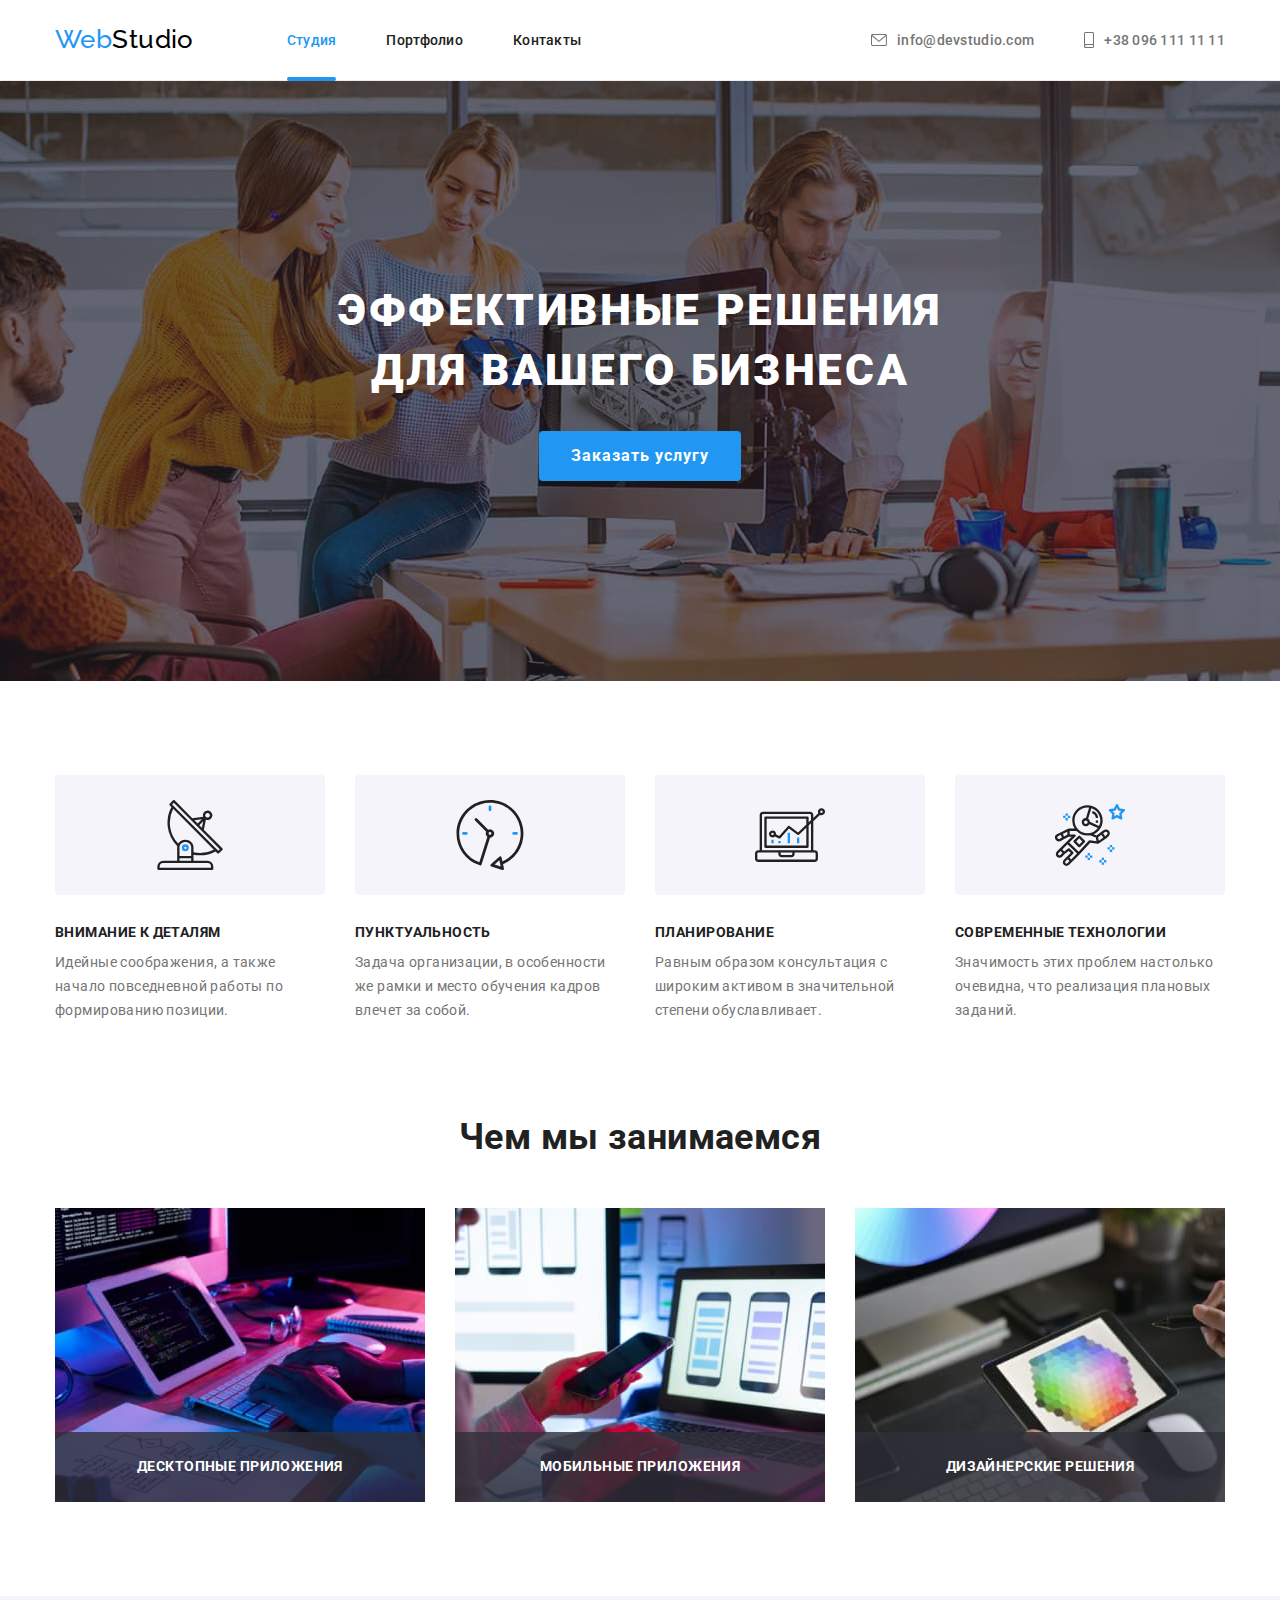
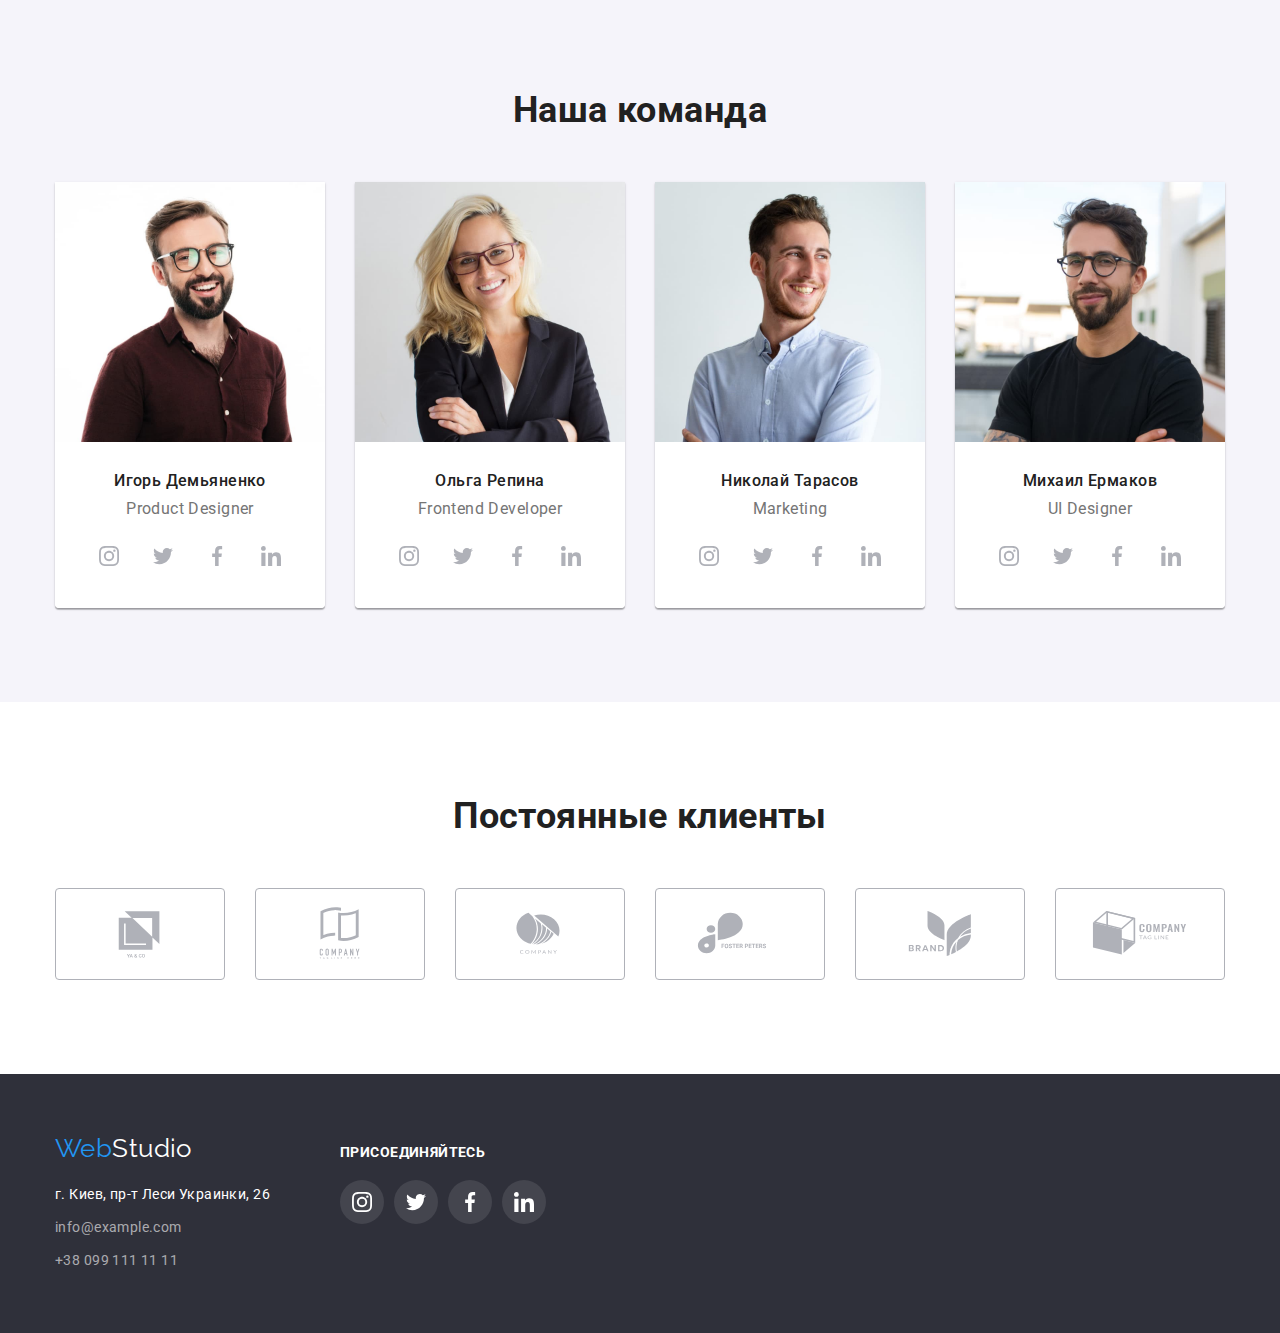
==== index.html @ aae58fb5 "Initial commit" ====
<!DOCTYPE html>
<html lang="ru">
  <head>
    <meta charset="UTF-8" />
    <meta http-equiv="X-UA-Compatible" content="IE=edge" />
    <meta name="viewport" content="width=device-width, initial-scale=1.0" />
    <title>WebStudio</title>
    <link rel="preconnect" href="https://fonts.googleapis.com" />
    <link rel="preconnect" href="https://fonts.gstatic.com" crossorigin />
    <link
      href="https://fonts.googleapis.com/css2?family=Raleway:wght@700&family=Roboto:wght@400;500;700;900&display=swap"
      rel="stylesheet"
    />
    <link
      rel="stylesheet"
      href="https://cdnjs.cloudflare.com/ajax/libs/modern-normalize/1.1.0/modern-normalize.min.css"
    />
    <link rel="stylesheet" href="css/styles.css" />
  </head>

  <body>
    <!-- Шапка -->
    <header class="header">
      <div class="container header-flex">
        <a class="header-logo line" lang="en" href="./index.html"
          >Web<span class="header-logo-side">Studio</span></a
        >
        <nav class="nav">
          <ul class="nav-list list-style">
            <li class="menu-item"><a class="link line current" href="./index.html">Студия</a></li>
            <li><a class="link line" href="./portfolio.html">Портфолио</a></li>
            <li><a class="link line" href="./index.html">Контакты</a></li>
          </ul>
        </nav>
        <ul class="list-style">
          <li class="header-contact">
            <a class="contact line" href="mailto:info@devstudio.com">
              <svg class="contact-icon" width="16" height="12">
                <use href="./images/icons.svg#icon-envelope"></use></svg
              >info@devstudio.com</a
            >
          </li>
          <li>
            <a class="contact line" href="tel:+380961111111">
              <svg class="contact-icon" width="10" height="16">
                <use href="./images/icons.svg#icon-smartphone"></use></svg
              >+38 096 111 11 11</a
            >
          </li>
        </ul>
      </div>
    </header>
    <!-- Главная часть -->
    <main>
      <!-- Герой -->
      <section class="hero overlay">
        <div class="container hero-box">
          <h1 class="hero-title">Эффективные решения для вашего бизнеса</h1>
          <button class="hero-button" type="button" data-modal-open>Заказать услугу</button>
          <div class="backdrop is-hidden" data-modal>
            <div class="modal">
              <button class="btn-close" type="button" data-modal-close>
                <svg width="18" height="18">
                  <use href="./images/icons.svg#icon-close-black"></use>
                </svg>
              </button>
            </div>
          </div>
        </div>
      </section>
      <!-- Особенности -->
      <section class="section benefits">
        <div class="container">
          <h2 class="visually-hidden">Особенности</h2>
          <ul class="list-style">
            <li class="benefits-item">
              <div class="benefit-box-icon">
                <svg class="benefit-icon" width="70" height="70">
                  <use class="icon-antena" href="./images/icons.svg#icon-antenna"></use>
                </svg>
              </div>
              <h3 class="title">Внимание к деталям</h3>
              <p class="text">
                Идейные соображения, а также начало повседневной работы по формированию позиции.
              </p>
            </li>
            <li class="benefits-item">
              <div class="benefit-box-icon">
                <svg class="benefit-icon" width="70" height="70">
                  <use class="icon-antena" href="./images/icons.svg#icon-clock"></use>
                </svg>
              </div>
              <h3 class="title">Пунктуальность</h3>
              <p class="text">
                Задача организации, в особенности же рамки и место обучения кадров влечет за собой.
              </p>
            </li>
            <li class="benefits-item">
              <div class="benefit-box-icon">
                <svg class="benefit-icon" width="70" height="70">
                  <use class="icon-antena" href="./images/icons.svg#icon-diagram"></use>
                </svg>
              </div>
              <h3 class="title">Планирование</h3>
              <p class="text">
                Равным образом консультация с широким активом в значительной степени обуславливает.
              </p>
            </li>
            <li class="benefits-item">
              <div class="benefit-box-icon">
                <svg class="benefit-icon" width="70" height="70">
                  <use class="icon-antena" href="./images/icons.svg#icon-astronaut"></use>
                </svg>
              </div>
              <h3 class="title">Современные технологии</h3>
              <p class="text">
                Значимость этих проблем настолько очевидна, что реализация плановых заданий.
              </p>
            </li>
          </ul>
        </div>
      </section>
      <!-- Чем занимаемся -->
      <section class="section about">
        <div class="container">
          <h2 class="about-title">Чем мы занимаемся</h2>
          <ul class="list-style">
            <li class="about-item">
              <img
                class="about-img"
                src="./images/activity/work-on-pc.jpg"
                alt="работает на пк"
                width="370"
                height="294"
              />
              <p>Десктопные приложения</p>
            </li>
            <li class="about-item">
              <img
                class="about-img"
                src="./images/activity/work-on-smartphone.jpg"
                alt="работает на смартфоне"
                width="370"
                height="294"
              />
              <p>Мобильные приложения</p>
            </li>
            <li class="about-item">
              <img
                class="about-img"
                src="./images/activity/work-on-ipad.jpg"
                alt="работает на планшете"
                width="370"
                height="294"
              />
              <p>Дизайнерские решения</p>
            </li>
          </ul>
        </div>
      </section>
      <!-- Команда -->
      <section class="team section">
        <div class="container">
          <h2 class="team-title">Наша команда</h2>
          <ul class="list-style">
            <li class="team-item">
              <img
                class="team-img"
                src="./images/team/igor-demyanenko.jpg"
                alt="улыбающийся мужчина в очках"
                width="270"
                height="260"
              />
              <div class="team-undercard">
                <h3 class="title">Игорь Демьяненко</h3>
                <p class="text" lang="en">Product Designer</p>
                <ul class="list-style-social">
                  <li class="list-icon">
                    <a
                      class="link-icon"
                      href=""
                      target="_blank"
                      rel="noopener noreferrer"
                      aria-label="instagram"
                    >
                      <svg class="icon-soc" width="20" height="20">
                        <use href="./images/icons.svg#icon-instagram"></use>
                      </svg>
                    </a>
                  </li>
                  <li class="list-icon">
                    <a
                      class="link-icon"
                      href=""
                      target="_blank"
                      rel="noopener noreferrer"
                      aria-label="instagram"
                    >
                      <svg class="icon-soc" width="20" height="20">
                        <use href="./images/icons.svg#icon-twitter"></use>
                      </svg>
                    </a>
                  </li>
                  <li class="list-icon">
                    <a
                      class="link-icon"
                      href=""
                      target="_blank"
                      rel="noopener noreferrer"
                      aria-label="instagram"
                    >
                      <svg class="icon-soc" width="20" height="20">
                        <use href="./images/icons.svg#icon-facebook"></use>
                      </svg>
                    </a>
                  </li>
                  <li class="list-icon">
                    <a
                      class="link-icon"
                      href=""
                      target="_blank"
                      rel="noopener noreferrer"
                      aria-label="instagram"
                    >
                      <svg class="icon-soc" width="20" height="20">
                        <use href="./images/icons.svg#icon-linkedin"></use>
                      </svg>
                    </a>
                  </li>
                </ul>
              </div>
            </li>
            <li class="team-item">
              <img
                class="team-img"
                src="./images/team/olga-repina.jpg"
                alt="улыбающаяся блондинка в очках"
                width="270"
                height="260"
              />
              <div class="team-undercard">
                <h3 class="title">Ольга Репина</h3>
                <p class="text" lang="en">Frontend Developer</p>
                <ul class="list-style-social">
                  <li class="list-icon">
                    <a
                      class="link-icon"
                      href=""
                      target="_blank"
                      rel="noopener noreferrer"
                      aria-label="instagram"
                    >
                      <svg class="icon-soc" width="20" height="20">
                        <use href="./images/icons.svg#icon-instagram"></use>
                      </svg>
                    </a>
                  </li>
                  <li class="list-icon">
                    <a
                      class="link-icon"
                      href=""
                      target="_blank"
                      rel="noopener noreferrer"
                      aria-label="instagram"
                    >
                      <svg class="icon-soc" width="20" height="20">
                        <use href="./images/icons.svg#icon-twitter"></use>
                      </svg>
                    </a>
                  </li>
                  <li class="list-icon">
                    <a
                      class="link-icon"
                      href=""
                      target="_blank"
                      rel="noopener noreferrer"
                      aria-label="instagram"
                    >
                      <svg class="icon-soc" width="20" height="20">
                        <use href="./images/icons.svg#icon-facebook"></use>
                      </svg>
                    </a>
                  </li>
                  <li class="list-icon">
                    <a
                      class="link-icon"
                      href=""
                      target="_blank"
                      rel="noopener noreferrer"
                      aria-label="instagram"
                    >
                      <svg class="icon-soc" width="20" height="20">
                        <use href="./images/icons.svg#icon-linkedin"></use>
                      </svg>
                    </a>
                  </li>
                </ul>
              </div>
            </li>
            <li class="team-item">
              <img
                class="team-img"
                src="./images/team/nikolay-tarasov.jpg"
                alt="смеющийся мужчина в голубой рубашке"
                width="270"
                height="260"
              />
              <div class="team-undercard">
                <h3 class="title">Николай Тарасов</h3>
                <p class="text" lang="en">Marketing</p>
                <ul class="list-style-social">
                  <li class="list-icon">
                    <a
                      class="link-icon"
                      href=""
                      target="_blank"
                      rel="noopener noreferrer"
                      aria-label="instagram"
                    >
                      <svg class="icon-soc" width="20" height="20">
                        <use href="./images/icons.svg#icon-instagram"></use>
                      </svg>
                    </a>
                  </li>
                  <li class="list-icon">
                    <a
                      class="link-icon"
                      href=""
                      target="_blank"
                      rel="noopener noreferrer"
                      aria-label="instagram"
                    >
                      <svg class="icon-soc" width="20" height="20">
                        <use href="./images/icons.svg#icon-twitter"></use>
                      </svg>
                    </a>
                  </li>
                  <li class="list-icon">
                    <a
                      class="link-icon"
                      href=""
                      target="_blank"
                      rel="noopener noreferrer"
                      aria-label="instagram"
                    >
                      <svg class="icon-soc" width="20" height="20">
                        <use href="./images/icons.svg#icon-facebook"></use>
                      </svg>
                    </a>
                  </li>
                  <li class="list-icon">
                    <a
                      class="link-icon"
                      href=""
                      target="_blank"
                      rel="noopener noreferrer"
                      aria-label="instagram"
                    >
                      <svg class="icon-soc" width="20" height="20">
                        <use href="./images/icons.svg#icon-linkedin"></use>
                      </svg>
                    </a>
                  </li>
                </ul>
              </div>
            </li>
            <li class="team-item">
              <img
                class="team-img"
                src="./images/team/mikle-yermakov.jpg"
                alt="мужчина в очках с серьёзным взглядом"
                width="270"
                height="260"
              />
              <div class="team-undercard">
                <h3 class="title">Михаил Ермаков</h3>
                <p class="text" lang="en">UI Designer</p>
                <ul class="list-style-social">
                  <li class="list-icon">
                    <a
                      class="link-icon"
                      href=""
                      target="_blank"
                      rel="noopener noreferrer"
                      aria-label="instagram"
                    >
                      <svg class="icon-soc" width="20" height="20">
                        <use href="./images/icons.svg#icon-instagram"></use>
                      </svg>
                    </a>
                  </li>
                  <li class="list-icon">
                    <a
                      class="link-icon"
                      href=""
                      target="_blank"
                      rel="noopener noreferrer"
                      aria-label="instagram"
                    >
                      <svg class="icon-soc" width="20" height="20">
                        <use href="./images/icons.svg#icon-twitter"></use>
                      </svg>
                    </a>
                  </li>
                  <li class="list-icon">
                    <a
                      class="link-icon"
                      href=""
                      target="_blank"
                      rel="noopener noreferrer"
                      aria-label="instagram"
                    >
                      <svg class="icon-soc" width="20" height="20">
                        <use href="./images/icons.svg#icon-facebook"></use>
                      </svg>
                    </a>
                  </li>
                  <li class="list-icon">
                    <a
                      class="link-icon"
                      href=""
                      target="_blank"
                      rel="noopener noreferrer"
                      aria-label="instagram"
                    >
                      <svg class="icon-soc" width="20" height="20">
                        <use href="./images/icons.svg#icon-linkedin"></use>
                      </svg>
                    </a>
                  </li>
                </ul>
              </div>
            </li>
          </ul>
        </div>
      </section>
      <!-- Постоянные клиенты -->
      <section class="customers section">
        <div class="container">
          <h2 class="customers-title">Постоянные клиенты</h2>
          <ul class="list-style">
            <li class="customer-box">
              <a
                class="customer-link"
                href=""
                target="_blank"
                rel="noopener noreferrer"
                aria-label="instagram"
              >
                <svg class="customer-icon">
                  <use href="./images/icons.svg#icon-client1"></use>
                </svg>
              </a>
            </li>
            <li class="customer-box">
              <a
                class="customer-link"
                href=""
                target="_blank"
                rel="noopener noreferrer"
                aria-label="instagram"
                ><svg class="customer-icon">
                  <use href="./images/icons.svg#icon-client6"></use></svg
              ></a>
            </li>
            <li class="customer-box">
              <a
                class="customer-link"
                href=""
                target="_blank"
                rel="noopener noreferrer"
                aria-label="instagram"
                ><svg class="customer-icon">
                  <use href="./images/icons.svg#icon-client5"></use></svg
              ></a>
            </li>
            <li class="customer-box">
              <a
                class="customer-link"
                href=""
                target="_blank"
                rel="noopener noreferrer"
                aria-label="instagram"
                ><svg class="customer-icon">
                  <use href="./images/icons.svg#icon-client4"></use></svg
              ></a>
            </li>
            <li class="customer-box">
              <a
                class="customer-link"
                href=""
                target="_blank"
                rel="noopener noreferrer"
                aria-label="instagram"
                ><svg class="customer-icon">
                  <use href="./images/icons.svg#icon-client3"></use></svg
              ></a>
            </li>
            <li class="customer-box">
              <a
                class="customer-link"
                href=""
                target="_blank"
                rel="noopener noreferrer"
                aria-label="instagram"
                ><svg class="customer-icon">
                  <use href="./images/icons.svg#icon-client2"></use></svg
              ></a>
            </li>
          </ul>
        </div>
      </section>
    </main>
    <!-- Подвал -->
    <footer class="footer">
      <div class="container footer-box">
        <div class="address-box">
          <a class="footer-logo line" lang="en" href="./index.html"
            >Web<span class="footer-logo-side">Studio</span></a
          >
          <!-- Адрес -->
          <address class="address-all">
            <ul class="address-style list">
              <li class="address-item">
                <a
                  class="address line"
                  href="https://goo.gl/maps/CcYmPfw3a3xQvwCz5"
                  target="_blank"
                  rel="noreferrer noopener"
                  >г. Киев, пр-т Леси Украинки, 26</a
                >
              </li>
              <li class="address-item">
                <a class="mail line" href="mailto:info@example.com">info@example.com</a>
              </li>
              <li class="address-item">
                <a class="tel line" href="tel:+380991111111">+38 099 111 11 11</a>
              </li>
            </ul>
          </address>
        </div>
        <div class="join">
          <strong class="join-title">присоединяйтесь</strong>
          <ul class="list-style-social footer">
            <li class="list-icon-footer">
              <a
                class="link-icon-footer"
                href=""
                target="_blank"
                rel="noopener noreferrer"
                aria-label="instagram"
              >
                <svg class="icon-soc-footer" width="20" height="20">
                  <use href="./images/icons.svg#icon-instagram"></use>
                </svg>
              </a>
            </li>
            <li class="list-icon-footer">
              <a
                class="link-icon-footer"
                href=""
                target="_blank"
                rel="noopener noreferrer"
                aria-label="instagram"
              >
                <svg class="icon-soc-footer" width="20" height="20">
                  <use href="./images/icons.svg#icon-twitter"></use>
                </svg>
              </a>
            </li>
            <li class="list-icon-footer">
              <a
                class="link-icon-footer"
                href=""
                target="_blank"
                rel="noopener noreferrer"
                aria-label="instagram"
              >
                <svg class="icon-soc-footer" width="20" height="20">
                  <use href="./images/icons.svg#icon-facebook"></use>
                </svg>
              </a>
            </li>
            <li class="list-icon-footer">
              <a
                class="link-icon-footer"
                href=""
                target="_blank"
                rel="noopener noreferrer"
                aria-label="instagram"
              >
                <svg class="icon-soc-footer" width="20" height="20">
                  <use href="./images/icons.svg#icon-linkedin"></use>
                </svg>
              </a>
            </li>
          </ul>
        </div>
      </div>
    </footer>
    <script src="./js/modal.js"></script>
  </body>
</html>
---- css/styles.css ----
/* Список цветов */

:root {
  --primary-text-color: #212121;
  --second-text-color: #757575;
  --accent-color: #2196f3;
  --main-bgc-text: #ffffff;
  --second-bgc-color: #f5f4fa;
  --third-bgc-color: #2f303a;
  --contacts-text-color: rgba(255, 255, 255, 0.6);
  --line-color: #ececec;
  --border-color: #eeeeee;
  --logo-text-color: #000000;
  --bgcolor-btn: #188ce8;
  --border-logo-color: #afb1b8;
}

:root {
  --main-transition: 250ms cubic-bezier(0.4, 0, 0.2, 1);
}

/* Утилиты и общие правила */

.visually-hidden {
  position: absolute;
  width: 1px;
  height: 1px;
  margin: -1px;
  border: 0;
  padding: 0;

  white-space: nowrap;
  clip-path: inset(100%);
  clip: rect(0 0 0 0);
  overflow: hidden;
}

body {
  background-color: var(--main-bgc-text);
  font-family: 'Roboto', sans-serif;
  font-size: 14px;
  letter-spacing: 0.03em;
  color: var(--primary-text-color);
}

h1,
h2,
h3,
h4,
h5,
h6,
p,
ul {
  margin: 0;
  padding: 0;
}
img {
  display: block;
  max-width: 100%;
  height: auto;
}

.container {
  width: 1200px;
  margin-left: auto;
  margin-right: auto;
  padding-left: 15px;
  padding-right: 15px;
}

.section {
  padding-top: 94px;
  padding-bottom: 94px;
}

.list {
  list-style: none;
  padding-left: 0;
  margin: 0;
}

/* Шапка */

.header {
  border-bottom: 1px solid var(--line-color);
  font-weight: 500;
  }

.header-logo,
.footer-logo {
  color: var(--accent-color);
  font-family: 'Raleway', sans-serif;
  font-size: 26px;
}

.header-logo.line {
  margin-right: 93px;
}

.header-logo-side {
  color: var(--logo-text-color);
}

.list-style {
  display: flex;
}

.nav-list.list-style > li {
  margin-right: 50px;
}

.nav-list.list-style > li:last-child {
  margin-right: 0;
}

.nav {
  margin-right: auto;
}

.current {
  position: relative;
}

.current::after {
  content: '';

  position: absolute;

  left: 0;
  bottom: 0;
  display: block;
  width: 100%;
  height: 4px;
  background-color: var(--accent-color);
  border-radius: 2px;
}

.header-contact {
  margin-right: 50px;
}

.header-flex {
  display: flex;
  align-items: center;
}

.link {
  padding-top: 32px;
  padding-bottom: 33px;
  line-height: 1.14;
  letter-spacing: 0.02em;

  color: var(--primary-text-color);

  transition: color var(--main-transition);
}

.link:hover,
.link:focus {
  color: var(--accent-color);
}

.line.current {
  color: var(--accent-color);
}

.list-style {
  list-style: none;
}

.list-style .title {
  margin-bottom: 10px;
}

.contact {
  padding: 32px 0;
  color: var(--second-text-color);
}

.contact.line {

  letter-spacing: 0.02em;

  display: flex;
  align-items: center;

  transition: color var(--main-transition);
}

.contact-icon {
  fill: currentColor;
  margin-right: 10px;
}

.contact:hover,
.contact:focus {
  color: var(--accent-color);
}

.line {
  text-decoration: none;
}

/* Герой */

.hero.section {
  text-align: center;
}

.hero {
  background-color: var(--third-bgc-color);
  padding-top: 200px;
  padding-bottom: 200px;
  text-align: center;
}

.overlay {
  height: 600px;
  max-width: 1600px;
  margin-left: auto;
  margin-right: auto;
  background-image: linear-gradient(to right, rgba(47, 48, 58, 0.4), rgba(47, 48, 58, 0.4)),
    url(../images/hero/hero.jpg);
  background-size: cover;
  background-repeat: no-repeat;
  background-position: center;
}

.hero-title {
  margin-bottom: 30px;
  width: 696px;
  margin-left: auto;
  margin-right: auto;

  color: var(--main-bgc-text);
  font-weight: 900;
  font-size: 44px;
  line-height: 1.36;
  text-transform: uppercase;
  letter-spacing: 0.06em;
}

.hero-button {
  padding: 10px 32px;

  color: var(--main-bgc-text);
  background-color: var(--accent-color);
  font-family: 'Roboto', sans-serif;
  font-style: normal;
  font-weight: 700;
  font-size: 16px;
  line-height: 1.88;
  cursor: pointer;
  align-items: center;
  text-align: center;
  letter-spacing: 0.06em;
  border: none;
  border-radius: 4px;

  transition: background-color var(--main-transition), box-shadow var(--main-transition) ;
}

.backdrop {
  position: fixed;
  top: 0;
  left: 0;
  width: 100%;
  height: 100%;
  background-color: rgba(0, 0, 0, 0.2);
  opacity: 1;
  transition: opacity 500ms;
}

.backdrop.is-hidden {
  opacity: 0;
  pointer-events: none;
}

.backdrop.is-hidden .modal {
  transform: translate(-50%, -50%) scale(0.8);
  transition: opacity 500ms;
}

.modal {
  position: absolute;
  top: 50%;
  left: 50%;
  transform: translate(-50%, -50%) scale(1);

  width: 528px;
  height: 581px;
  background-color: var(--main-bgc-text);
  box-shadow: 0px 1px 3px rgba(0, 0, 0, 0.12), 0px 1px 1px rgba(0, 0, 0, 0.14),
    0px 2px 1px rgba(0, 0, 0, 0.2);
  border-radius: 4px;
}

.btn-close {
  position: fixed;

  display: flex;
  align-items: center;
  justify-content: center;
  right: 8px;
  top: 8px;
  width: 30px;
  height: 30px;

  border-radius: 50%;
  border: 1px solid rgba(0, 0, 0, 0.1);
  background-color: transparent;
  cursor: pointer;
}

.hero-button:hover,
.hero-button:focus {
  background-color: var(--bgcolor-btn);
  box-shadow: 0px 4px 4px rgba(0, 0, 0, 0.15);
}

/* Ососбенности */

.section.benefits,
.section.about {
  padding-bottom: 0;
}
.benefits-item .text {
  line-height: 1.71;
}

.benefits .list-style,
.filter .list-style.btn {
  justify-content: center;
}

.benefits-item {
  margin-right: 30px;
}

.benefits-item:last-child {
  margin-right: 0;
}

.benefit-box-icon {
  display: flex;

  height: 120px;
  background-color: var(--second-bgc-color);
  margin-bottom: 30px;
  border-radius: 4px;

  justify-content: center;
  align-items: center;
}

.title {
  width: 270px;

  color: var(--primary-text-color);
  text-transform: uppercase;
  font-weight: 700;
  line-height: 1.14;
  font-size: 14px;
}

.text {
  width: 270px;

  color: var(--second-text-color);
  line-height: 1.14;
}

/* Чем мы занимаемся */

.about .list-style {
  justify-content: center;
}

.about-item {
  position: relative;

  z-index: -1;
  margin-right: 30px;
}

.about-img {
  margin-bottom: 0;
}


.about-item > p {
  content: '';
  position: absolute;
  display: flex;
  justify-content: center;
  align-items: center;

  left: 0;
  bottom: 0;
  width: 100%;
  height: 70px;

  font-weight: 700;
  line-height: 1.14;
  text-transform: uppercase;

  background-color: rgba(47, 48, 58, 0.8);
  color: var(--main-bgc-text);
}

.about-item:last-child {
  margin-right: 0;
}

.about-title,
.team-title,
.customers-title {
  margin-bottom: 50px;

  color: var(--primary-text-color);
  font-weight: 700;
  font-size: 36px;
  text-align: center;
}

/* Команда */

.team {
  background-color: var(--second-bgc-color);
}
.section.about {
  padding-bottom: 94px;
}

.team-item {
  border-radius: 0px 0px 4px 4px;
  box-shadow: 0px 1px 3px rgba(0, 0, 0, 0.12), 0px 1px 1px rgba(0, 0, 0, 0.14),
    0px 2px 1px rgba(0, 0, 0, 0.2);
}
.team-item:not(:last-child) {
  margin-right: 30px;
}

.team-img {
  display: block;
}

.team .title {
  font-weight: 500;
  font-size: 16px;
  text-transform: none;
  text-align: center;
}

.team .text {
  font-size: 16px;
  text-align: center;
}

.list-icon:not(:last-child) {
  margin-right: 10px;
}

.link-icon {
  display: flex;
  justify-content: center;
  align-items: center;

  width: 44px;
  height: 44px;
  border-radius: 50%;
  

  color: var(--border-logo-color);

  transition: color var(--main-transition), background-color var(--main-transition) ;
}

.link-icon:hover,
.link-icon:focus {
  color: var(--main-bgc-text);
  background-color: var(--accent-color);
  
}

.icon-soc {
  fill: currentColor;
}

.list-style-social {
  display: flex;
  justify-content: center;
  list-style: none;
  margin-top: 16px;
  background-color: var(--main-bgc-text);
}

.team-undercard {
  padding-top: 30px;
  padding-bottom: 30px;
  background-color: var(--main-bgc-text);
  border-radius: 0px 0px 4px 4px;
}
/* Постоянные клиенты */

.customer-box:not(:last-child) {
  margin-right: 30px;
}

.customer-link {
  display: flex;
  justify-content: center;
  align-items: center;

  width: 170px;
  height: 92px;
  border: 1px solid var(--border-logo-color);
  border-radius: 4px;

  color: var(--border-logo-color);

  transition: color var(--main-transition), border-color var(--main-transition);
}

.customer-link:hover,
.customer-link:focus {
  color: var(--accent-color);
  border-color: var(--accent-color);
}

.customer-icon {
  width: 106px;
  height: 60px;
  fill: currentColor;
}

/* Подвал */

.footer {
  background-color: var(--third-bgc-color);
  padding-top: 60px;
  padding-bottom: 60px;
}
.address-all {
  margin-top: 20px;
}

.address-style {
  list-style: none;
}

.footer-logo-side,
.address {
  color: var(--main-bgc-text);
}

.address-item:not(:last-child) {
  margin-bottom: 9px;
}

.address,
.mail,
.tel {
  font-style: normal;
  line-height: 1.7;
  transition: color var(--main-transition);
}

.mail,
.tel {
  color: var(--contacts-text-color); 
}

.mail:hover,
.mail:focus,
.tel:hover,
.tel:focus,
.address:hover,
.address:focus {
  color: var(--accent-color);
}

.list-icon-footer:not(:last-child):not(:last-child) {
  margin-right: 10px;
}

.link-icon-footer {
  display: flex;
  justify-content: center;
  align-items: center;

  width: 44px;
  height: 44px;
  border-radius: 50%;
  background-color: rgba(255, 255, 255, 0.1);

  color: var(--main-bgc-text);

  transition: background-color var(--main-transition);
}

.link-icon-footer:hover,
.link-icon-footer:focus {
  background-color: var(--accent-color);
}

.icon-soc-footer {
  fill: currentColor;
}

.list-style-social.footer {
  margin: 0;
  padding: 0;
  display: flex;
  justify-content: left;
  list-style: none;
}

.join-title {
  display: block;
  font-weight: 700;
  font-size: 14px;
  line-height: 1.14;
  letter-spacing: 0.03em;
  text-transform: uppercase;

  margin-bottom: 20px;
  color: var(--main-bgc-text);
}

.container.footer-box {
  display: flex;
  align-items: baseline;
}

.address-box {
  margin-right: 70px;
}

/* Примеры работ кнопки */

.exmp-button {
  padding: 6px 22px;

  background-color: var(--second-bgc-color);
  color: var(--primary-text-color);
  font-family: 'Roboto', sans-serif;
  font-style: normal;
  border: none;
  font-weight: 500;
  font-size: 16px;
  line-height: 1.63;
  cursor: pointer;
  text-align: center;
  letter-spacing: 0.03em;

  border-radius: 4px;

  transition: color var(--main-transition), background-color var(--main-transition), box-shadow var(--main-transition) ;
}

.list-style.btn {
  margin-bottom: 50px;
}

.exmp-button:hover,
.exmp-button:focus {
  background-color: var(--accent-color);
  color: var(--main-bgc-text);
  box-shadow: 0px 3px 1px rgba(0, 0, 0, 0.1), 0px 1px 2px rgba(0, 0, 0, 0.08),
    0px 2px 2px rgba(0, 0, 0, 0.12);
}

.filter .btn-item {
  margin-right: 8px;
}

.filter .btn-item:last-child {
  margin-right: 0;
}

.card-work {
  width: 370px;
  margin-right: 30px;
  margin-bottom: 30px;
}

.card-thumb {
  position: relative;
  overflow: hidden;
}

.card-overlay {
  position: absolute;
  width: 100%;
  height: 294px;
  top: 0;
  left: 0;
  background-color: rgba(33, 150, 243, 0.9);

  transform: translateY(100%);
  transition: transform var(--main-transition);
}

.link-work:hover .card-overlay,
.link-work:focus .card-overlay {
  transform: translateY(0);
}

.card-desc {
  position: absolute;

  top: 63px;
  left: 24px;
  width: 322px;
}

.card-desc > p {
  font-style: normal;
  font-weight: 400;
  font-size: 18px;
  line-height: 1.56;
  letter-spacing: 0.03em;
  color: var(--main-bgc-text);
}

.link-work {
  display: block;

  transition: box-shadow var(--main-transition);
}

.link-work:hover,
.link-work:focus {
  box-shadow: 0px 1px 1px rgba(0, 0, 0, 0.12), 0px 4px 4px rgba(0, 0, 0, 0.06),
    1px 4px 6px rgba(0, 0, 0, 0.16);
}

.card-work:nth-child(3n) {
  margin-right: 0;
}

.card-work:nth-last-child(-n + 3) {
  margin-bottom: 0;
}

.card.list-style {
  display: flex;
  flex-wrap: wrap;
}

.border-exmp {
  padding: 20px 24px;
  border-right: 1px solid var(--border-color);
  border-bottom: 1px solid var(--border-color);
  border-left: 1px solid var(--border-color);
}

.card-img {
  display: block;
}

.title.exmp {
  margin-bottom: 4px;
  width: auto;

  font-weight: 700;
  font-size: 18px;
  text-transform: none;
  line-height: 2;
  text-align: start;
}

.text.exmp {
  width: auto;

  font-size: 16px;
  line-height: 1.88;
  text-align: start;
}
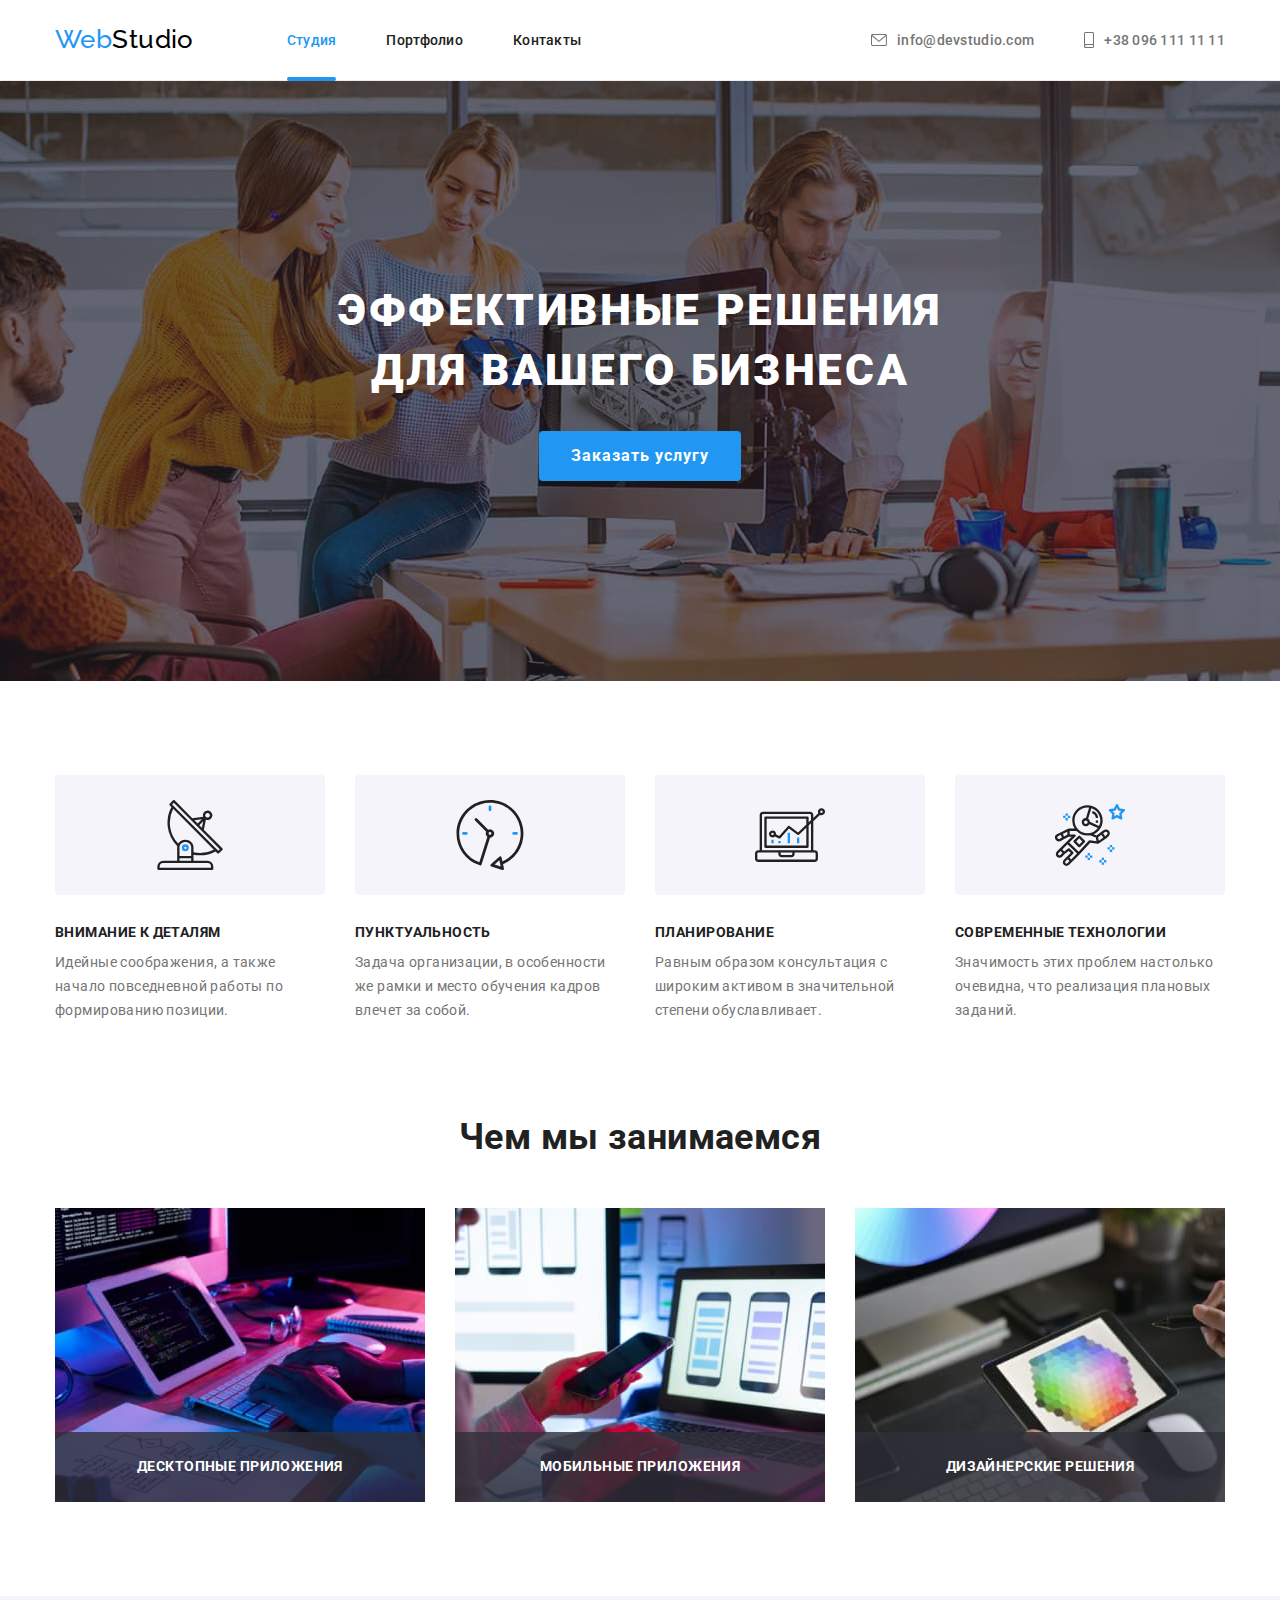
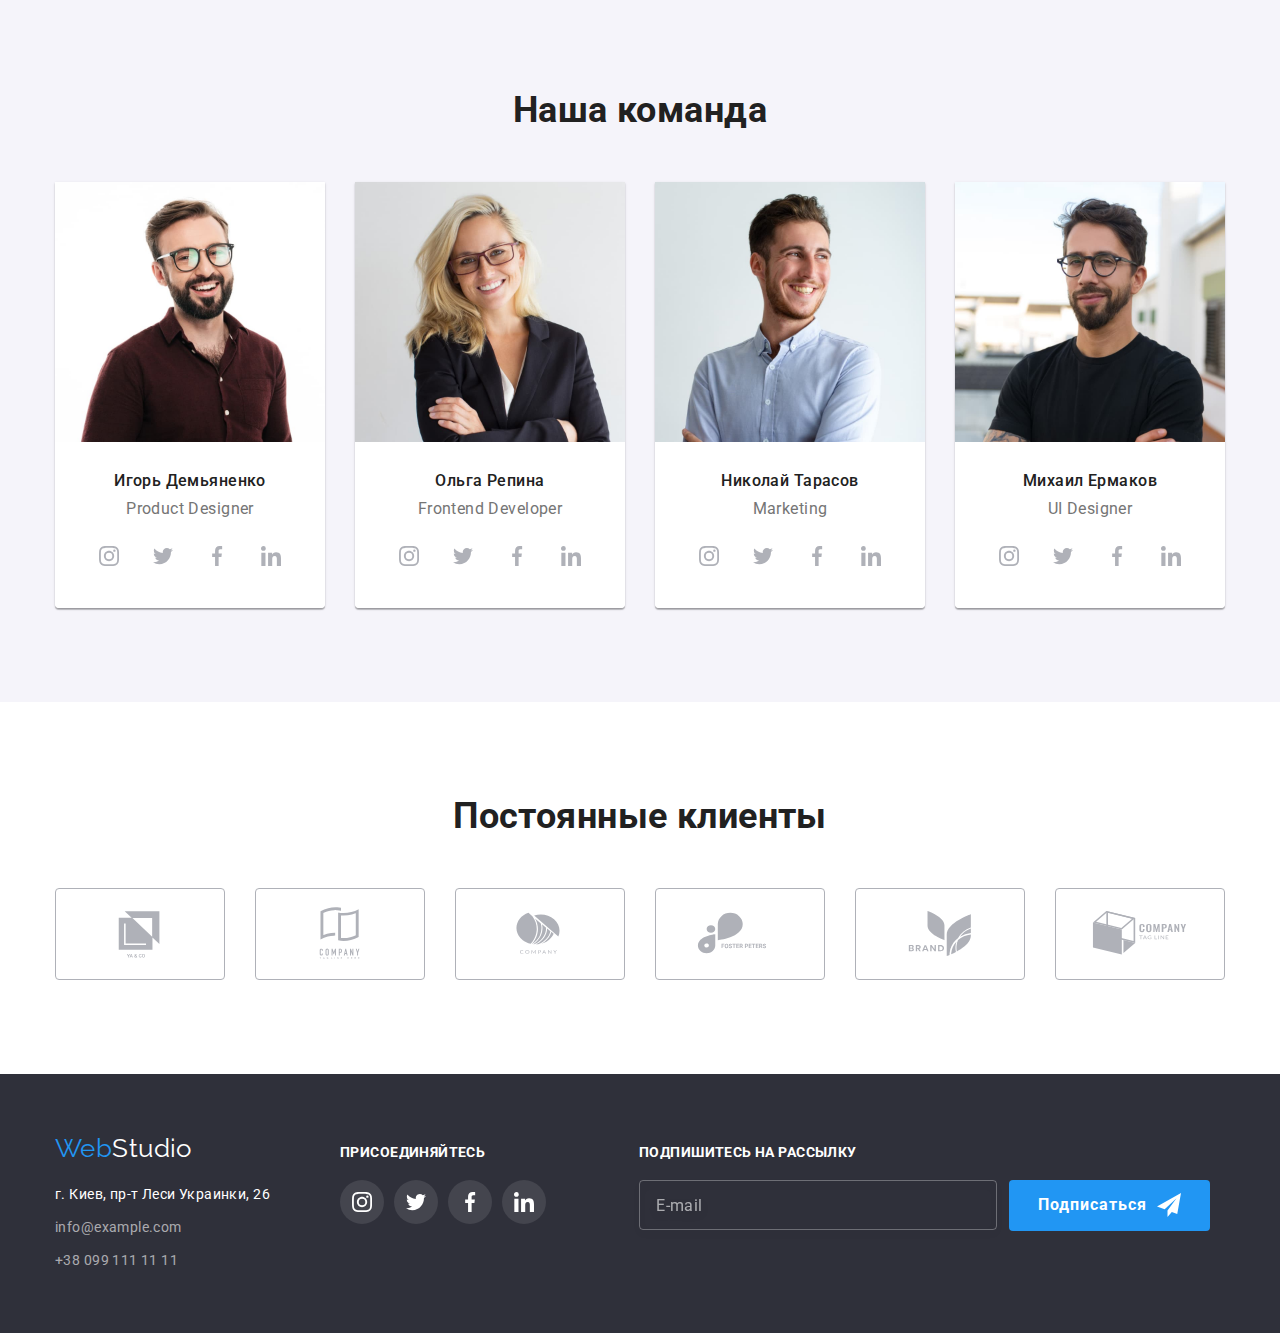
==== commit 62c39a4a: "add forms" ====
--- a/index.html
+++ b/index.html
@@ -57,6 +57,7 @@
         <div class="container hero-box">
           <h1 class="hero-title">Эффективные решения для вашего бизнеса</h1>
           <button class="hero-button" type="button" data-modal-open>Заказать услугу</button>
+          <!-- Модальное окно -->
           <div class="backdrop is-hidden" data-modal>
             <div class="modal">
               <button class="btn-close" type="button" data-modal-close>
@@ -64,6 +65,53 @@
                   <use href="./images/icons.svg#icon-close-black"></use>
                 </svg>
               </button>
+              <!-- Форма модального окна -->
+
+              <form class="send-order">
+                <p class="send-title">Оставьте свои данные, мы вам перезвоним</p>
+                <label class="send-label">
+                  <span class="label-style">Имя</span>
+                  <input class="send-input" type="text" name="user-name" />
+                  <svg class="input-icon" width="18" height="18">
+                    <use href="./images/icons.svg#icon-person-black"></use>
+                  </svg>
+                </label>
+                <label class="send-label">
+                  <span class="label-style">Телефон</span>
+                  <input class="send-input" type="tel" name="phone-number" />
+                  <svg class="input-icon" width="18" height="18">
+                    <use href="./images/icons.svg#icon-phone-black"></use>
+                  </svg>
+                </label>
+                <label class="send-label">
+                  <span class="label-style">Почта</span>
+                  <input class="send-input" type="email" name="email" />
+                  <svg class="input-icon" width="18" height="18">
+                    <use href="./images/icons.svg#icon-email-black"></use>
+                  </svg>
+                </label>
+                <label class="send-label">
+                  <span class="label-style">Комментарий</span>
+                  <textarea
+                    class="send-feedback"
+                    name="feedback"
+                    placeholder="Введите текст"
+                  ></textarea>
+                </label>
+                <label class="form-checkbox custom">
+                  <input type="checkbox" name="agree-policy" />
+                  <span class="checkbox-custom">
+                    <svg class="icon-checkmark" width="11" height="8">
+                      <use href="./images/icons.svg#icon-check-mark"></use>
+                    </svg>
+                  </span>
+                  <span class="policy-text"
+                    >Соглашаюсь с рассылкой и принимаю
+                    <a class="policy-link" href="">Условия договора</a></span
+                  >
+                </label>
+                <button class="form-btn-sign btn-send" type="submit">Отправить</button>
+              </form>
             </div>
           </div>
         </div>
@@ -539,6 +587,7 @@
             </ul>
           </address>
         </div>
+        <!-- Присоединяйтесь -->
         <div class="join">
           <strong class="join-title">присоединяйтесь</strong>
           <ul class="list-style-social footer">
@@ -595,6 +644,21 @@
               </a>
             </li>
           </ul>
+        </div>
+        <!-- Подпишитесь на рассылку -->
+        <div>
+          <strong class="sign-strong">Подпишитесь на рассылку</strong>
+          <form class="form-signup" autocomplete="off">
+            <label class="signup-label">
+              <!-- <span class="pseudolabel">E-mail</span> -->
+              <input class="form-email" type="email" name="email" placeholder="E-mail" />
+            </label>
+            <button class="form-btn-sign" type="submit">
+              Подписаться<svg class="icon-sign" width="24" height="24">
+                <use href="./images/icons.svg#icon-airplane"></use>
+              </svg>
+            </button>
+          </form>
         </div>
       </div>
     </footer>
--- a/css/styles.css
+++ b/css/styles.css
@@ -300,7 +300,7 @@
 
   display: flex;
   align-items: center;
-  justify-content: center;
+  
   right: 8px;
   top: 8px;
   width: 30px;
@@ -316,6 +316,131 @@
 .hero-button:focus {
   background-color: var(--bgcolor-btn);
   box-shadow: 0px 4px 4px rgba(0, 0, 0, 0.15);
+}
+
+.send-title {
+  font-weight: 700;
+    font-size: 20px;
+    line-height: 1.15;
+    letter-spacing: 0.03em;
+
+    margin-bottom: 12px;
+}
+
+
+.modal {
+  padding: 40px;
+  
+}
+
+
+
+.send-order > label {
+  display: flex;
+  align-items: flex-start;
+  flex-direction: column;
+margin-bottom: 10px;
+  
+}
+
+.send-label {
+  position: relative;
+  
+}
+
+
+.label-style {
+font-weight: 400;
+  font-size: 12px;
+  line-height: 1.16;
+  letter-spacing: 0.01em;
+
+  margin-bottom: 4px;
+
+  color: var(--second-text-color);
+}
+
+.send-input {
+
+
+  width: 100%;
+  height: 40px;
+  padding: 14px 15px 14px 42px;
+
+  border: 1px solid rgba(33, 33, 33, 0.2);
+    border-radius: 4px;
+}
+
+.input-icon {
+  position: absolute;
+  
+ bottom: 11px;
+ left: 12px;
+
+fill: var(--primary-text-color);
+}
+
+textarea {
+  resize:none;
+
+  
+}
+
+textarea::placeholder {
+font-size: 12px;
+line-height: 1.17;
+letter-spacing: 0.01em;
+
+color: rgba(117, 117, 117, 0.5);
+
+}
+
+.send-feedback {
+  width: 100%;
+  height: 120px;
+  padding: 12px 16px;
+
+  border: 1px solid rgba(33, 33, 33, 0.2);
+  border-radius: 4px;
+}
+
+.form-checkbox.custom {
+  display: flex;
+  flex-direction: row;
+  align-items: center;
+  margin-top: 20px;
+  margin-bottom: 30px;
+}
+
+.checkbox-custom {
+  width: 16px;
+  height: 15px;
+  border: 2px solid var(--logo-text-color);
+  border-radius: 2px;
+}
+
+.icon-checkmark {
+  fill: #000000; 
+  stroke: #000000;
+}
+
+.policy-text {
+  font-weight: 400;
+    font-size: 14px;
+    line-height: 1.71;
+    letter-spacing: 0.03em;
+
+    margin-left: 8px;
+  
+    color: var(--second-text-color);
+}
+
+.policy-link {
+  color: var(--accent-color);
+}
+
+.form-btn-sign.btn-send {
+  padding: 10px 56px;
 }
 
 /* Ососбенности */
@@ -616,15 +741,16 @@
   list-style: none;
 }
 
+.join {
+  margin-right: 93px;
+}
+
 .join-title {
   display: block;
-  font-weight: 700;
-  font-size: 14px;
   line-height: 1.14;
-  letter-spacing: 0.03em;
   text-transform: uppercase;
-
   margin-bottom: 20px;
+
   color: var(--main-bgc-text);
 }
 
@@ -636,6 +762,77 @@
 .address-box {
   margin-right: 70px;
 }
+
+
+.sign-strong {
+  display: block;
+    font-weight: 700;
+    line-height: 1.14;
+    text-transform: uppercase;
+    margin-bottom: 20px;
+    color: var(--main-bgc-text);
+}
+
+.form-signup {
+  display: inline-flex;
+  gap: 12px;
+}
+
+.form-email {
+font-size: 16px;
+  line-height: 1.25;
+  letter-spacing: 0.03em;
+
+  width: 358px;
+  height: 50px;
+  padding-left: 16px;
+  
+
+  color: var(--contacts-text-color);
+  background-color: transparent;
+
+  border: 1px solid rgba(255, 255, 255, 0.3);
+    filter: drop-shadow(0px 4px 4px rgba(0, 0, 0, 0.15));
+    border-radius: 4px;
+}
+
+.form-email::placeholder {
+    font-size: 16px;
+    line-height: 1.25;
+    letter-spacing: 0.03em;
+    color: rgba(255, 255, 255, 0.6);
+}
+
+.form-btn-sign {
+    padding: 10px 29px;
+    display: flex;
+    align-items: center;
+    margin-right: auto;
+    margin-left: auto;
+
+    color: var(--main-bgc-text);
+    background-color: var(--accent-color);
+   
+    font-weight: 700;
+    font-size: 16px;
+    line-height: 1.88;
+    cursor: pointer;
+    align-items: center;
+    letter-spacing: 0.06em;
+    border: none;
+    border-radius: 4px;
+
+    
+  }
+
+.icon-sign {
+  margin-left: 10px;
+}
+
+
+
+
+
 
 /* Примеры работ кнопки */
 
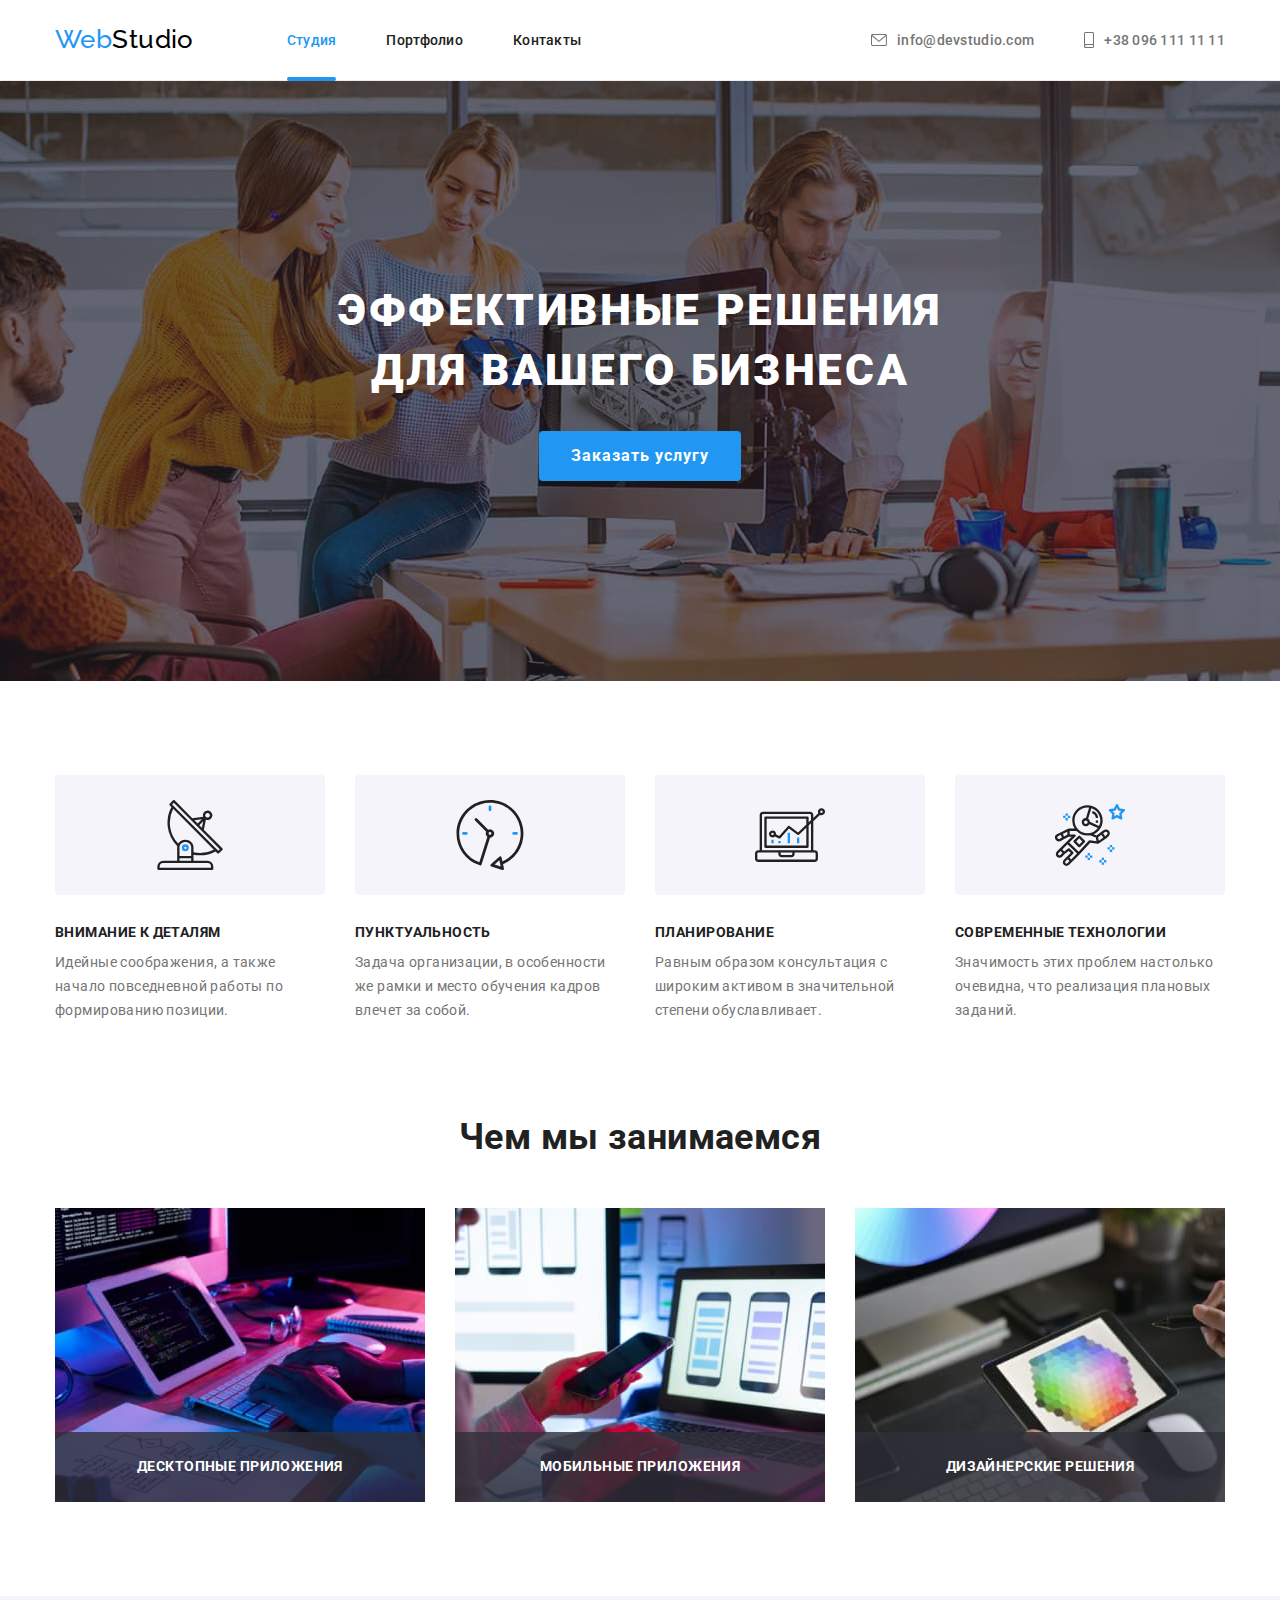
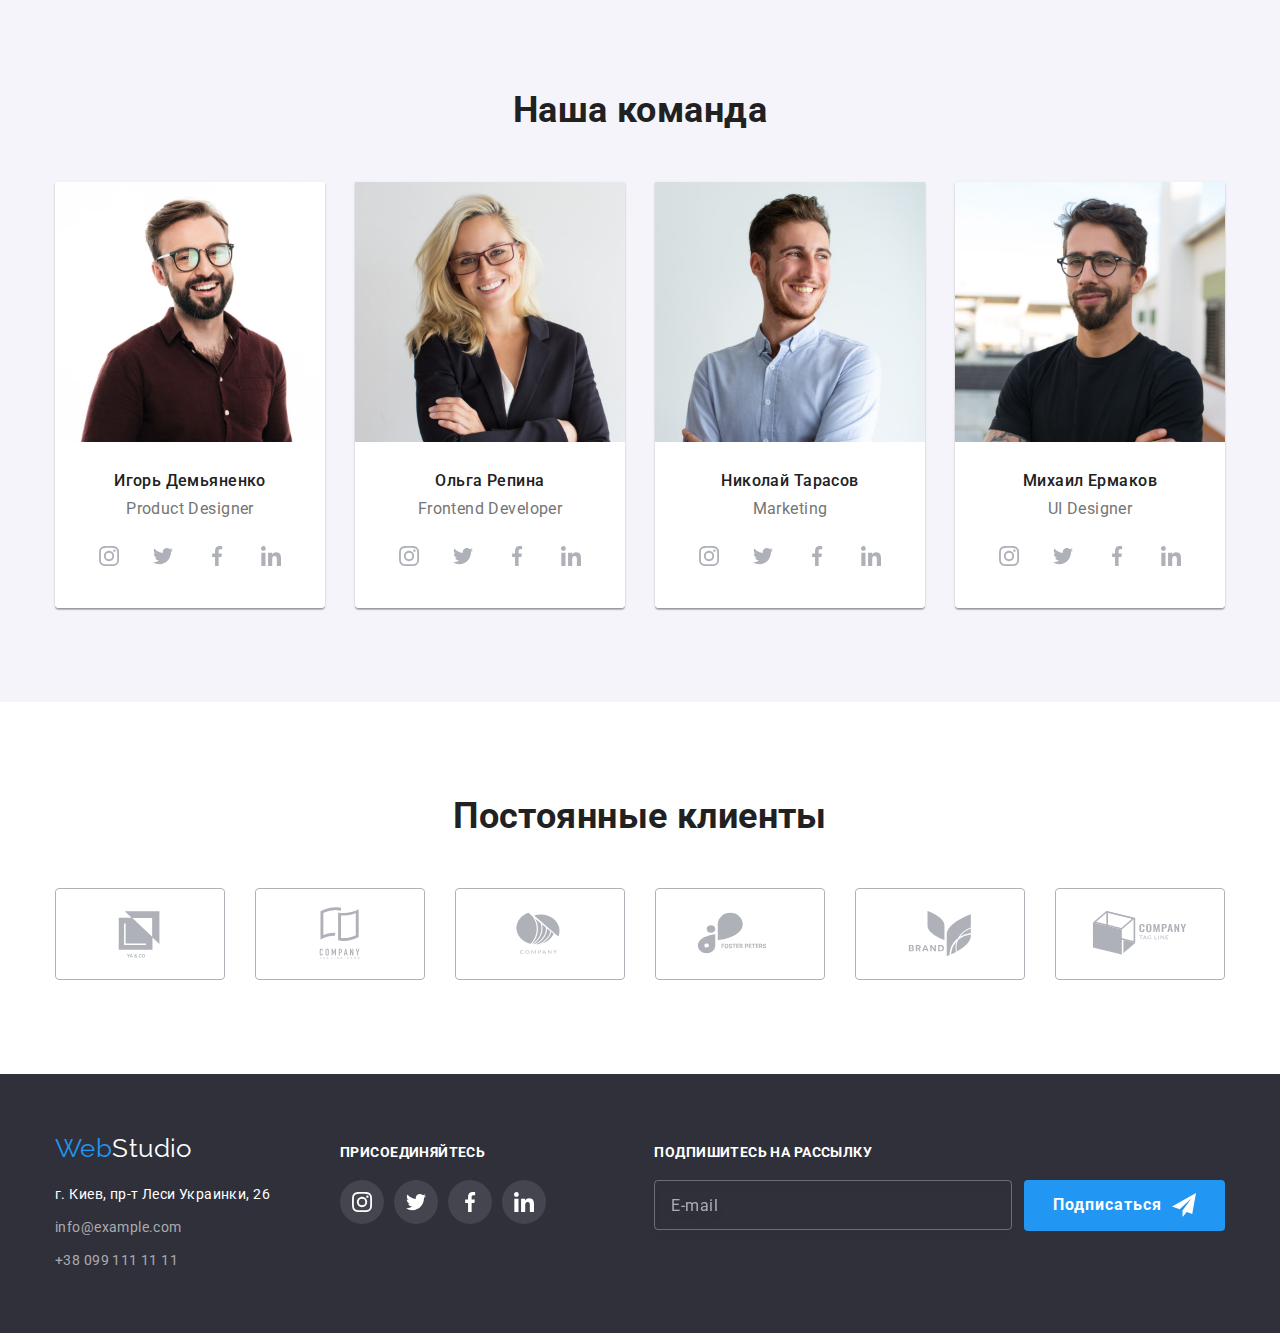
==== commit ded13898: "second final hw6" ====
--- a/index.html
+++ b/index.html
@@ -71,35 +71,41 @@
                 <p class="send-title">Оставьте свои данные, мы вам перезвоним</p>
                 <label class="send-label">
                   <span class="label-style">Имя</span>
-                  <input class="send-input" type="text" name="user-name" />
+                  <input class="send-input" type="text" name="user-name" required />
                   <svg class="input-icon" width="18" height="18">
                     <use href="./images/icons.svg#icon-person-black"></use>
                   </svg>
                 </label>
                 <label class="send-label">
                   <span class="label-style">Телефон</span>
-                  <input class="send-input" type="tel" name="phone-number" />
+                  <input class="send-input" type="tel" name="phone-number" required />
                   <svg class="input-icon" width="18" height="18">
                     <use href="./images/icons.svg#icon-phone-black"></use>
                   </svg>
                 </label>
                 <label class="send-label">
                   <span class="label-style">Почта</span>
-                  <input class="send-input" type="email" name="email" />
+                  <input class="send-input" type="email" name="email" required />
                   <svg class="input-icon" width="18" height="18">
                     <use href="./images/icons.svg#icon-email-black"></use>
                   </svg>
                 </label>
-                <label class="send-label">
+                <label class="send-label textarea-label">
                   <span class="label-style">Комментарий</span>
                   <textarea
                     class="send-feedback"
                     name="feedback"
                     placeholder="Введите текст"
+                    required
                   ></textarea>
                 </label>
                 <label class="form-checkbox custom">
-                  <input type="checkbox" name="agree-policy" />
+                  <input
+                    class="visually-hidden checkbox-input"
+                    type="checkbox"
+                    name="agree-policy"
+                    required
+                  />
                   <span class="checkbox-custom">
                     <svg class="icon-checkmark" width="11" height="8">
                       <use href="./images/icons.svg#icon-check-mark"></use>
@@ -650,8 +656,7 @@
           <strong class="sign-strong">Подпишитесь на рассылку</strong>
           <form class="form-signup" autocomplete="off">
             <label class="signup-label">
-              <!-- <span class="pseudolabel">E-mail</span> -->
-              <input class="form-email" type="email" name="email" placeholder="E-mail" />
+              <input class="form-email" type="email" name="email" placeholder="E-mail" required />
             </label>
             <button class="form-btn-sign" type="submit">
               Подписаться<svg class="icon-sign" width="24" height="24">
--- a/css/styles.css
+++ b/css/styles.css
@@ -84,7 +84,7 @@
 .header {
   border-bottom: 1px solid var(--line-color);
   font-weight: 500;
-  }
+}
 
 .header-logo,
 .footer-logo {
@@ -178,7 +178,6 @@
 }
 
 .contact.line {
-
   letter-spacing: 0.02em;
 
   display: flex;
@@ -257,7 +256,7 @@
   border: none;
   border-radius: 4px;
 
-  transition: background-color var(--main-transition), box-shadow var(--main-transition) ;
+  transition: background-color var(--main-transition), box-shadow var(--main-transition);
 }
 
 .backdrop {
@@ -286,6 +285,7 @@
   top: 50%;
   left: 50%;
   transform: translate(-50%, -50%) scale(1);
+  padding: 40px;
 
   width: 528px;
   height: 581px;
@@ -300,7 +300,7 @@
 
   display: flex;
   align-items: center;
-  
+
   right: 8px;
   top: 8px;
   width: 30px;
@@ -310,6 +310,13 @@
   border: 1px solid rgba(0, 0, 0, 0.1);
   background-color: transparent;
   cursor: pointer;
+
+  transition: fill var(--main-transition);
+}
+
+.btn-close:hover,
+.btn-close:focus {
+  fill: var(--accent-color);
 }
 
 .hero-button:hover,
@@ -320,37 +327,33 @@
 
 .send-title {
   font-weight: 700;
-    font-size: 20px;
-    line-height: 1.15;
-    letter-spacing: 0.03em;
-
-    margin-bottom: 12px;
-}
-
-
-.modal {
-  padding: 40px;
-  
-}
-
-
+  font-size: 20px;
+  line-height: 1.15;
+  letter-spacing: 0.03em;
+
+  margin-bottom: 12px;
+}
 
 .send-order > label {
   display: flex;
   align-items: flex-start;
   flex-direction: column;
-margin-bottom: 10px;
-  
+  margin-bottom: 10px;
 }
 
 .send-label {
   position: relative;
-  
-}
-
+  cursor: pointer;
+
+
+ }
+
+.send-label.textarea-label {
+       margin-bottom: 20px;
+  }
 
 .label-style {
-font-weight: 400;
+  font-weight: 400;
   font-size: 12px;
   line-height: 1.16;
   letter-spacing: 0.01em;
@@ -361,38 +364,50 @@
 }
 
 .send-input {
-
+  cursor: pointer;
 
   width: 100%;
   height: 40px;
   padding: 14px 15px 14px 42px;
 
   border: 1px solid rgba(33, 33, 33, 0.2);
-    border-radius: 4px;
+  border-radius: 4px;
+
+  transition: border-color var(--main-transition);
+}
+
+.send-input:hover,
+.send-input:focus {
+  border-color: var(--accent-color);
+  outline: transparent;
+}
+
+.send-input:hover+.input-icon,
+.send-input:focus+.input-icon {
+  fill: var(--accent-color);
 }
 
 .input-icon {
   position: absolute;
-  
- bottom: 11px;
- left: 12px;
-
-fill: var(--primary-text-color);
+
+  bottom: 11px;
+  left: 12px;
+
+  fill: var(--primary-text-color);
+
+  transition: fill var(--main-transition);
 }
 
 textarea {
-  resize:none;
-
-  
+  resize: none;
 }
 
 textarea::placeholder {
-font-size: 12px;
-line-height: 1.17;
-letter-spacing: 0.01em;
-
-color: rgba(117, 117, 117, 0.5);
-
+  font-size: 12px;
+  line-height: 1.17;
+  letter-spacing: 0.01em;
+
+  color: rgba(117, 117, 117, 0.5);
 }
 
 .send-feedback {
@@ -402,37 +417,61 @@
 
   border: 1px solid rgba(33, 33, 33, 0.2);
   border-radius: 4px;
+
+  transition: border-color var(--main-transition);
 }
 
 .form-checkbox.custom {
   display: flex;
   flex-direction: row;
-  align-items: center;
-  margin-top: 20px;
+  justify-content: center;
+  align-items: center;
   margin-bottom: 30px;
 }
 
 .checkbox-custom {
+  display: inline-flex;
+  align-items: center;
+  justify-content: center;
   width: 16px;
   height: 15px;
-  border: 2px solid var(--logo-text-color);
+  outline: 2px solid var(--logo-text-color);
+  outline-offset: -2px;
   border-radius: 2px;
+
+  transition: outline-color var(--main-transition), background-color var(--main-transition);
+}
+
+
+.send-feedback:hover,
+.send-feedback:focus {
+  border-color: var(--accent-color);
+  outline: transparent;
+}
+
+
+
+
+.checkbox-input:checked + .checkbox-custom {
+  background-color: var(--accent-color);
+  outline-color: var(--accent-color);
 }
 
 .icon-checkmark {
-  fill: #000000; 
-  stroke: #000000;
+  fill: var(--main-bgc-text);
+  stroke: var(--main-bgc-text);
 }
 
 .policy-text {
   font-weight: 400;
-    font-size: 14px;
-    line-height: 1.71;
-    letter-spacing: 0.03em;
-
-    margin-left: 8px;
-  
-    color: var(--second-text-color);
+  font-size: 14px;
+  line-height: 1.71;
+  letter-spacing: 0.03em;
+  user-select: none;
+
+  margin-left: 8px;
+
+  color: var(--second-text-color);
 }
 
 .policy-link {
@@ -512,7 +551,6 @@
   margin-bottom: 0;
 }
 
-
 .about-item > p {
   content: '';
   position: absolute;
@@ -594,18 +632,16 @@
   width: 44px;
   height: 44px;
   border-radius: 50%;
-  
 
   color: var(--border-logo-color);
 
-  transition: color var(--main-transition), background-color var(--main-transition) ;
+  transition: color var(--main-transition), background-color var(--main-transition);
 }
 
 .link-icon:hover,
 .link-icon:focus {
   color: var(--main-bgc-text);
   background-color: var(--accent-color);
-  
 }
 
 .icon-soc {
@@ -693,7 +729,7 @@
 
 .mail,
 .tel {
-  color: var(--contacts-text-color); 
+  color: var(--contacts-text-color);
 }
 
 .mail:hover,
@@ -742,7 +778,7 @@
 }
 
 .join {
-  margin-right: 93px;
+  margin-right: auto;
 }
 
 .join-title {
@@ -763,14 +799,13 @@
   margin-right: 70px;
 }
 
-
 .sign-strong {
   display: block;
-    font-weight: 700;
-    line-height: 1.14;
-    text-transform: uppercase;
-    margin-bottom: 20px;
-    color: var(--main-bgc-text);
+  font-weight: 700;
+  line-height: 1.14;
+  text-transform: uppercase;
+  margin-bottom: 20px;
+  color: var(--main-bgc-text);
 }
 
 .form-signup {
@@ -779,60 +814,67 @@
 }
 
 .form-email {
-font-size: 16px;
+  font-size: 16px;
   line-height: 1.25;
   letter-spacing: 0.03em;
 
   width: 358px;
   height: 50px;
   padding-left: 16px;
-  
 
   color: var(--contacts-text-color);
   background-color: transparent;
 
   border: 1px solid rgba(255, 255, 255, 0.3);
-    filter: drop-shadow(0px 4px 4px rgba(0, 0, 0, 0.15));
-    border-radius: 4px;
+  filter: drop-shadow(0px 4px 4px rgba(0, 0, 0, 0.15));
+  border-radius: 4px;
+
+  transition: border-color var(--main-transition);
+}
+.form-email:hover,
+.form-email:focus {
+  outline: transparent;
+  border-color: var(--accent-color);
 }
 
 .form-email::placeholder {
-    font-size: 16px;
-    line-height: 1.25;
-    letter-spacing: 0.03em;
-    color: rgba(255, 255, 255, 0.6);
+  font-size: 16px;
+  line-height: 1.25;
+  letter-spacing: 0.03em;
+  color: rgba(255, 255, 255, 0.6);
 }
 
 .form-btn-sign {
-    padding: 10px 29px;
-    display: flex;
-    align-items: center;
-    margin-right: auto;
-    margin-left: auto;
-
-    color: var(--main-bgc-text);
-    background-color: var(--accent-color);
-   
-    font-weight: 700;
-    font-size: 16px;
-    line-height: 1.88;
-    cursor: pointer;
-    align-items: center;
-    letter-spacing: 0.06em;
-    border: none;
-    border-radius: 4px;
-
-    
-  }
+  padding: 10px 29px;
+  display: flex;
+  align-items: center;
+  margin-right: auto;
+  margin-left: auto;
+
+  color: var(--main-bgc-text);
+  background-color: var(--accent-color);
+
+  font-weight: 700;
+  font-size: 16px;
+  line-height: 1.88;
+  cursor: pointer;
+  align-items: center;
+  letter-spacing: 0.06em;
+  border: none;
+  border-radius: 4px;
+
+  transition: background-color var(--main-transition), box-shadow var(--main-transition);
+}
+.form-btn-sign:hover,
+.form-btn-sign:focus {
+  background-color: var(--bgcolor-btn);
+  box-shadow: 0px 4px 4px rgba(0, 0, 0, 0.15);
+ 
+}
 
 .icon-sign {
   margin-left: 10px;
 }
-
-
-
-
-
 
 /* Примеры работ кнопки */
 
@@ -853,7 +895,8 @@
 
   border-radius: 4px;
 
-  transition: color var(--main-transition), background-color var(--main-transition), box-shadow var(--main-transition) ;
+  transition: color var(--main-transition), background-color var(--main-transition),
+    box-shadow var(--main-transition);
 }
 
 .list-style.btn {
